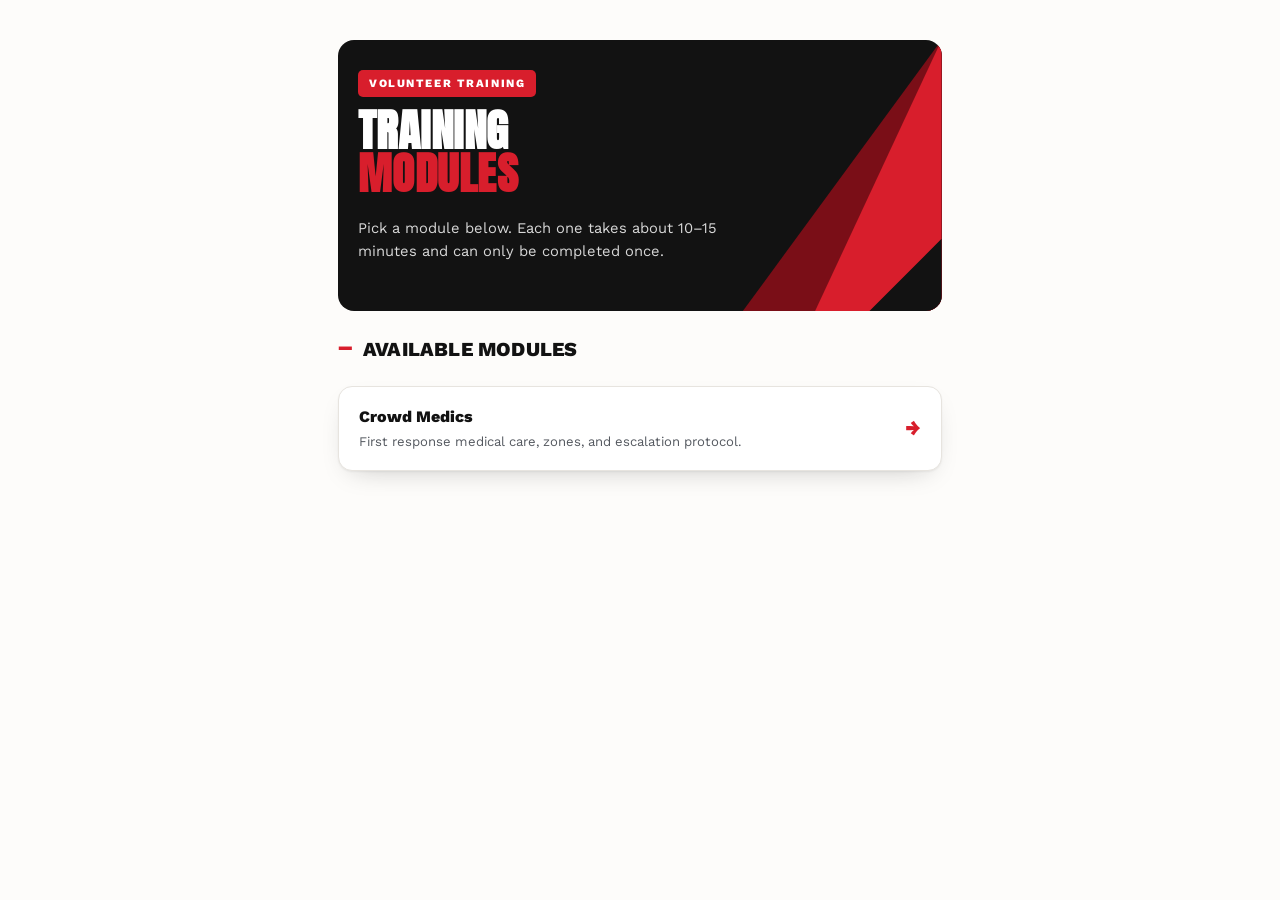
==== index.html @ 2848bae3 "Add files via upload" ====
<!doctype html>
<html lang="en">
<head>
<meta charset="utf-8">
<meta name="viewport" content="width=device-width, initial-scale=1">
<title>Volunteer Training Modules — NSPPD UK Prayer Conference 2026</title>
<link rel="stylesheet" href="assets/theme.css">
<style>
  body{ min-height:100vh; }
  .landing-wrap{ max-width:640px; margin:0 auto; padding:40px 18px 60px; }
  .train-list{ display:grid; gap:14px; margin-top:20px; }
  .train-card{
    display:flex; align-items:center; justify-content:space-between; gap:14px;
    background:var(--panel); border:1px solid var(--line); border-radius:14px;
    padding:18px 20px; text-decoration:none; color:var(--ink); box-shadow:var(--shadow);
  }
  .train-card:hover{ border-color:var(--red); }
  .train-card .tname{ font-weight:800; font-size:1rem; }
  .train-card .tdesc{ font-size:.82rem; color:var(--steel); margin-top:2px; }
  .train-card .arrow{ color:var(--red); font-size:1.3rem; font-weight:800; flex-shrink:0; }
  .train-card.soon{ opacity:.55; pointer-events:none; }
  .badge-soon{
    font-size:.65rem; font-weight:800; text-transform:uppercase; letter-spacing:.06em;
    background:var(--amber-bg); color:var(--amber); padding:3px 8px; border-radius:99px; margin-left:8px;
  }
</style>
</head>
<body>
  <div class="landing-wrap">
    <div class="hero">
      <div class="shard-corner" aria-hidden="true">
        <svg viewBox="0 0 400 300" preserveAspectRatio="xMaxYMin slice">
          <polygon points="400,0 400,300 180,300" fill="#7A0E17"/>
          <polygon points="400,0 400,300 260,300" fill="#D81E2C"/>
          <polygon points="400,0 400,220 320,300 400,300" fill="#121212"/>
        </svg>
      </div>
      <div class="hero-inner">
        <span class="eyebrow">Volunteer Training</span>
        <h1 class="disp">Training<br><span class="accent">Modules</span></h1>
        <p class="tag">Pick a module below. Each one takes about 10–15 minutes and can only be completed once.</p>
      </div>
    </div>

    <div class="sec-h"><span class="num">—</span><h2>Available Modules</h2></div>
    <div class="train-list">
      <a class="train-card" href="trainings/crowd-medics/">
        <div>
          <div class="tname">Crowd Medics</div>
          <div class="tdesc">First response medical care, zones, and escalation protocol.</div>
        </div>
        <div class="arrow">→</div>
      </a>

      <!-- Add future trainings here, following the same pattern:
      <a class="train-card" href="trainings/ushering/">
        <div>
          <div class="tname">Ushering</div>
          <div class="tdesc">Guest flow, seating, and hospitality standards.</div>
        </div>
        <div class="arrow">→</div>
      </a>
      -->
    </div>
  </div>
</body>
</html>
---- assets/theme.css ----
@import url('https://fonts.googleapis.com/css2?family=Anton&family=Work+Sans:wght@400;500;600;700;800&display=swap');

  :root{
    --ink:#121212;
    --red:#D81E2C;
    --red-deep:#7A0E17;
    --paper:#FDFCFA;
    --panel:#FFFFFF;
    --line:#E7E4DF;
    --vest:#5C9A0E;
    --vest-bg:#EFF7E2;
    --amber:#B4670A;
    --amber-bg:#FCF0DE;
    --steel:#54585F;
    --steel-soft:#83868C;
    --radius:14px;
    --shadow: 0 1px 2px rgba(18,18,18,.05), 0 10px 28px -14px rgba(18,18,18,.28);
  }

  *{box-sizing:border-box;}
  html{height:100%;}
  body{
    margin:0;
    min-height:100vh;
    min-height:100dvh;
    background:var(--paper);
    color:var(--ink);
    font-family:'Work Sans',-apple-system,BlinkMacSystemFont,sans-serif;
    line-height:1.55;
    -webkit-font-smoothing:antialiased;
  }
  .disp{
    font-family:'Anton',sans-serif;
    text-transform:uppercase;
    letter-spacing:.01em;
    line-height:.95;
  }
  h1,h2,h3{margin:0 0 .5em;}
  p{margin:0 0 1em;}
  a{color:var(--red-deep);}
  img{max-width:100%;display:block;}
  button{font-family:inherit;}

  :focus-visible{outline:3px solid var(--amber); outline-offset:2px;}

  .skip{
    position:absolute; left:-999px; top:0; background:var(--ink); color:#fff;
    padding:10px 16px; z-index:200; border-radius:0 0 8px 0;
  }
  .skip:focus{left:0;}

  .shard-corner{
    position:absolute; top:0; right:0; width:46%; height:100%;
    overflow:hidden; pointer-events:none;
  }
  .shard-corner svg{position:absolute; top:0; right:0; height:100%; width:auto;}

  /* ---------- app shell ---------- */
  .app{
    min-height:100vh; min-height:100dvh;
    display:flex; flex-direction:column;
  }
  .topbar{
    flex:0 0 auto;
    background:var(--ink); color:#fff;
    display:flex; align-items:center; gap:10px;
    padding:10px 16px;
  }
  .topbar .badge{
    width:30px;height:30px;border-radius:8px;
    background:var(--red);
    display:flex;align-items:center;justify-content:center;
    font-family:'Anton',sans-serif; font-size:15px; flex-shrink:0;
  }
  .topbar .ttl{font-weight:700; font-size:.9rem; letter-spacing:.02em;}
  .topbar .ttl small{display:block; font-weight:400; font-size:.68rem; color:#c9c9c9;}
  .topbar .slidecount{margin-left:auto; font-size:.72rem; color:#c9c9c9; font-weight:600; white-space:nowrap;}

  .progress-track{flex:0 0 auto; height:4px; background:#e7e4df;}
  .progress-fill{height:100%; background:var(--red); width:0%; transition:width .35s ease;}

  .stage{
    flex:1 1 auto; min-height:420px; position:relative; overflow:hidden;
  }
  .slide{
    position:absolute; inset:0; overflow-y:auto;
    opacity:0; visibility:hidden; transform:translateX(24px);
    transition:opacity .3s ease, transform .3s ease;
  }
  .slide.active{opacity:1; visibility:visible; transform:translateX(0);}
  .slide-inner{max-width:640px; margin:0 auto; padding:26px 18px 100px;}
  .slide-inner.narrow{max-width:520px;}

  .navbar{
    flex:0 0 auto; display:flex; gap:10px; align-items:center; justify-content:space-between;
    padding:12px 16px; background:var(--panel); border-top:1px solid var(--line);
    position:sticky; bottom:0; z-index:50;
  }
  .navbar .dots{display:flex; gap:5px; flex-wrap:wrap; max-width:40%; justify-content:center;}
  .navbar .dot{width:6px; height:6px; border-radius:50%; background:var(--line);}
  .navbar .dot.on{background:var(--red);}
  .btn{
    appearance:none; border:none; cursor:pointer; border-radius:99px;
    font-weight:800; font-size:.85rem; padding:12px 20px; letter-spacing:.01em;
    display:inline-flex; align-items:center; gap:6px;
  }
  .btn.primary{background:var(--red); color:#fff;}
  .btn.primary:disabled{background:#e7b3b7; cursor:not-allowed;}
  .btn.ghost{background:transparent; color:var(--ink); border:1.5px solid var(--line);}
  .btn.ghost:hover{border-color:var(--ink);}
  .btn.dark{background:var(--ink); color:#fff;}
  .btn.block{width:100%; justify-content:center;}
  .btn.sm{padding:9px 14px; font-size:.78rem;}

  /* ---------- hero-style headers within slides ---------- */
  .hero{
    position:relative; background:var(--ink); color:#fff;
    padding:30px 20px 34px; overflow:hidden; border-radius:16px; margin-bottom:22px;
  }
  .hero-inner{position:relative; z-index:2;}
  .eyebrow{
    display:inline-block; font-size:.7rem; font-weight:800; letter-spacing:.14em;
    text-transform:uppercase; color:#fff; background:var(--red);
    padding:5px 11px; border-radius:5px; margin-bottom:12px;
  }
  .hero h1{font-size:clamp(2rem,10vw,2.8rem); color:#fff;}
  .hero h1 .accent{color:var(--red);}
  .hero .tag{color:#d8d8d8; font-size:.92rem; max-width:46ch; margin-top:8px;}
  .hero .motto{
    margin-top:16px; font-size:.8rem; font-weight:700; letter-spacing:.04em;
    color:#fff; display:flex; align-items:center; gap:8px; flex-wrap:wrap; margin-bottom:0;
  }
  .hero .motto span.hl{color:var(--red);}

  /* section header */
  .sec-h{display:flex; align-items:baseline; gap:10px; margin-bottom:14px;}
  .sec-h .num{
    font-family:'Anton',sans-serif; font-size:1.6rem; color:var(--red);
    line-height:1;
  }
  .sec-h h2{font-size:1.24rem; font-family:'Work Sans',sans-serif; font-weight:800; text-transform:uppercase; letter-spacing:.01em; margin:0;}

  details.card{
    background:var(--panel); border:1px solid var(--line); border-radius:var(--radius);
    margin-bottom:12px; box-shadow:var(--shadow); overflow:hidden;
  }
  details.card[open] summary{border-bottom:1px solid var(--line);}
  details.card summary{
    list-style:none; cursor:pointer; padding:15px 17px;
    font-weight:700; font-size:.98rem; display:flex; align-items:center; gap:12px;
    justify-content:space-between;
  }
  details.card summary::-webkit-details-marker{display:none;}
  details.card summary .plus{
    flex-shrink:0; width:24px; height:24px; border-radius:50%;
    background:var(--red); color:#fff; display:flex; align-items:center; justify-content:center;
    font-size:1.05rem; font-weight:800; transition:transform .2s ease;
  }
  details.card[open] summary .plus{transform:rotate(45deg);}
  details.card .body{padding:15px 17px 18px;}

  ul.check{list-style:none; margin:0; padding:0;}
  ul.check li{
    display:flex; gap:10px; align-items:flex-start;
    padding:9px 0; border-bottom:1px dashed var(--line); font-size:.93rem;
  }
  ul.check li:last-child{border-bottom:none;}
  ul.check li::before{
    content:"✓"; flex-shrink:0; width:22px; height:22px; border-radius:50%;
    background:var(--vest-bg); color:var(--vest); font-size:.76rem; font-weight:800;
    display:flex; align-items:center; justify-content:center; margin-top:1px;
  }

  ul.flags{list-style:none; margin:0; padding:0; display:grid; gap:8px;}
  ul.flags li{
    display:flex; gap:10px; align-items:flex-start;
    background:#FCEEEF; border-left:4px solid var(--red); border-radius:6px;
    padding:9px 12px; font-size:.91rem; font-weight:600;
  }

  .callout{border-radius:10px; padding:14px 16px; margin:14px 0; font-size:.91rem;}
  .callout.note{background:var(--vest-bg); border:1px solid #d6e9bd;}
  .callout.warn{background:var(--amber-bg); border:1px solid #f0d5a8;}
  .callout h4{margin:0 0 6px; font-size:.82rem; text-transform:uppercase; letter-spacing:.04em;}
  .callout p{margin:0;}

  table.data{width:100%; border-collapse:collapse; font-size:.84rem; margin:6px 0 4px;}
  table.data th{
    background:var(--ink); color:#fff; text-align:left; padding:8px 9px;
    font-size:.66rem; text-transform:uppercase; letter-spacing:.04em;
  }
  table.data td{padding:8px 9px; border-bottom:1px solid var(--line);}
  table.data tr:last-child td{border-bottom:none; font-weight:700; background:#faf8f5;}
  .table-scroll{overflow-x:auto; -webkit-overflow-scrolling:touch;}

  .flow{display:grid; gap:10px; margin:6px 0 4px;}
  .flow-step{
    background:var(--panel); border:1px solid var(--line); border-radius:10px;
    padding:12px 14px; position:relative;
  }
  .flow-step .fnum{
    display:inline-flex; align-items:center; justify-content:center;
    width:24px; height:24px; border-radius:50%; background:var(--ink); color:#fff;
    font-size:.74rem; font-weight:800; margin-right:8px; flex-shrink:0;
  }
  .flow-step .ftitle{font-weight:800; font-size:.9rem;}
  .flow-step p{margin:6px 0 0 32px; font-size:.87rem; color:var(--steel);}
  .flow-arrow{display:flex; justify-content:center; color:var(--steel-soft); font-size:1.05rem;}
  .flow-branch{display:grid; grid-template-columns:1fr; gap:10px;}
  @media(min-width:480px){ .flow-branch{grid-template-columns:1fr 1fr;} }
  .flow-branch .flow-step.no{border-color:#c9e4a4; background:var(--vest-bg);}
  .flow-branch .flow-step.no .fnum{background:var(--vest);}
  .flow-branch .flow-step.yes{border-color:#f0c8cc; background:#FCEEEF;}
  .flow-branch .flow-step.yes .fnum{background:var(--red);}
  .branch-label{
    font-size:.66rem; font-weight:800; text-transform:uppercase; letter-spacing:.05em;
    margin-bottom:4px; display:block;
  }
  .flow-branch .no .branch-label{color:var(--vest);}
  .flow-branch .yes .branch-label{color:var(--red);}

  .protocol{display:grid; gap:10px;}
  .protocol-step{
    display:flex; gap:12px; align-items:flex-start;
    background:var(--panel); border:1px solid var(--line); border-radius:10px; padding:12px 14px;
  }
  .protocol-step .pnum{
    flex-shrink:0; width:32px; height:32px; border-radius:50%;
    background:var(--ink); color:#fff; font-family:'Anton',sans-serif;
    display:flex; align-items:center; justify-content:center; font-size:.92rem;
  }
  .protocol-step:nth-child(1) .pnum{background:#1B2A4A;}
  .protocol-step:nth-child(2) .pnum{background:var(--vest);}
  .protocol-step:nth-child(3) .pnum{background:#2E6FB7;}
  .protocol-step:nth-child(4) .pnum{background:var(--red);}
  .protocol-step:nth-child(5) .pnum{background:#6B4FA0;}
  .protocol-step:nth-child(6) .pnum{background:var(--amber);}
  .protocol-step .ptitle{font-weight:800; font-size:.9rem; margin-bottom:2px;}
  .protocol-step p{margin:0; font-size:.87rem; color:var(--steel);}

  .reminder{
    background:var(--ink); color:#fff; border-radius:16px; padding:24px 20px; margin-top:6px;
    position:relative; overflow:hidden;
  }
  .reminder .shard-corner svg{opacity:.5;}
  .reminder h2{color:#fff; font-family:'Anton',sans-serif; font-size:1.5rem; position:relative; z-index:2;}
  .reminder ul{list-style:none; margin:14px 0 0; padding:0; position:relative; z-index:2;}
  .reminder li{
    padding:9px 0; border-bottom:1px solid rgba(255,255,255,.14); font-weight:600; font-size:.92rem;
    display:flex; gap:10px;
  }
  .reminder li:last-child{border-bottom:none;}
  .reminder li::before{content:"›"; color:var(--red); font-weight:800; font-size:1.1rem;}

  /* ---------- form ---------- */
  .field{margin-bottom:16px;}
  .field label{display:block; font-weight:700; font-size:.85rem; margin-bottom:6px;}
  .field .req{color:var(--red);}
  .field input{
    width:100%; padding:13px 14px; border-radius:10px; border:1.5px solid var(--line);
    font-size:.95rem; font-family:inherit; background:#fff; color:var(--ink);
  }
  .field input:focus{border-color:var(--red);}
  .field .hint{font-size:.76rem; color:var(--steel-soft); margin-top:4px;}
  .field.err input{border-color:var(--red);}
  .field .errmsg{font-size:.76rem; color:var(--red); margin-top:4px; display:none; font-weight:600;}
  .field.err .errmsg{display:block;}
  .status-box{
    border-radius:10px; padding:12px 14px; font-size:.86rem; font-weight:600; margin-bottom:16px; display:none;
  }
  .status-box.show{display:block;}
  .status-box.info{background:var(--amber-bg); border:1px solid #f0d5a8; color:#7a4a08;}
  .status-box.bad{background:#FCEEEF; border:1px solid #f0c8cc; color:var(--red-deep);}
  .status-box.good{background:var(--vest-bg); border:1px solid #d6e9bd; color:#3c6608;}

  /* ---------- checkpoint ---------- */
  .checkpoint-card{
    background:var(--panel); border:1px solid var(--line); border-radius:16px; padding:26px 22px;
    box-shadow:var(--shadow); text-align:center;
  }
  .checkpoint-card .icon{
    width:56px; height:56px; border-radius:50%; background:var(--vest-bg); color:var(--vest);
    display:flex; align-items:center; justify-content:center; margin:0 auto 14px; font-size:1.5rem;
  }
  .checkpoint-card h2{font-size:1.2rem; font-weight:800; text-transform:uppercase;}
  .checkpoint-card p{color:var(--steel); font-size:.92rem;}
  .checkpoint-actions{display:grid; gap:10px; margin-top:18px;}

  /* ---------- quiz ---------- */
  .quiz-progress{display:flex; align-items:center; justify-content:space-between; margin-bottom:14px;}
  .quiz-progress .qlabel{font-size:.72rem; font-weight:800; letter-spacing:.08em; text-transform:uppercase; color:var(--steel-soft);}
  .qcard{
    background:var(--panel); border:1px solid var(--line); border-radius:16px; padding:20px 18px;
    box-shadow:var(--shadow);
  }
  .qcard .qtext{font-size:1.05rem; font-weight:800; margin-bottom:16px; line-height:1.35;}
  .opt{
    display:flex; align-items:flex-start; gap:12px; padding:13px 14px; border-radius:10px;
    border:1.5px solid var(--line); margin-bottom:9px; cursor:pointer; font-size:.92rem; font-weight:600;
    transition:border-color .15s ease, background .15s ease;
  }
  .opt:hover{border-color:var(--steel-soft);}
  .opt .bullet{
    flex-shrink:0; width:20px; height:20px; border-radius:50%; border:2px solid var(--line);
    margin-top:1px; position:relative;
  }
  .opt.selected{border-color:var(--red); background:#FCEEEF;}
  .opt.selected .bullet{border-color:var(--red);}
  .opt.selected .bullet::after{
    content:""; position:absolute; inset:3px; border-radius:50%; background:var(--red);
  }
  .opt input{position:absolute; opacity:0; pointer-events:none;}

  /* ---------- results / thank you ---------- */
  .score-hero{
    background:var(--ink); color:#fff; border-radius:16px; padding:30px 22px; text-align:center; position:relative; overflow:hidden;
  }
  .score-hero .num{font-family:'Anton',sans-serif; font-size:3.4rem; color:var(--red); position:relative; z-index:2;}
  .score-hero p{color:#d8d8d8; position:relative; z-index:2; margin-bottom:0;}
  .thanks-card{
    background:var(--red); color:#fff; border-radius:16px; padding:30px 22px; margin-top:18px; text-align:center;
  }
  .thanks-card h2{color:#fff; font-family:'Anton',sans-serif; font-size:1.6rem;}
  .thanks-card p{color:#ffe1e3; font-size:.92rem; max-width:44ch; margin:0 auto 6px;}
  .portal-note{
    background:#fff; border:1px solid var(--line); border-radius:14px; padding:18px 18px; margin-top:16px;
  }
  .portal-note h4{margin:0 0 8px; font-size:.86rem; text-transform:uppercase; letter-spacing:.04em; color:var(--red-deep);}
  .spin{
    width:34px; height:34px; border-radius:50%; border:3px solid var(--line); border-top-color:var(--red);
    animation:sp 0.8s linear infinite; margin:0 auto;
  }
  @keyframes sp{to{transform:rotate(360deg);}}

  @media (prefers-reduced-motion: reduce){ .slide{transition:none;} .spin{animation:none;} }
  @media (min-width:720px){ .navbar .dots{display:flex;} }
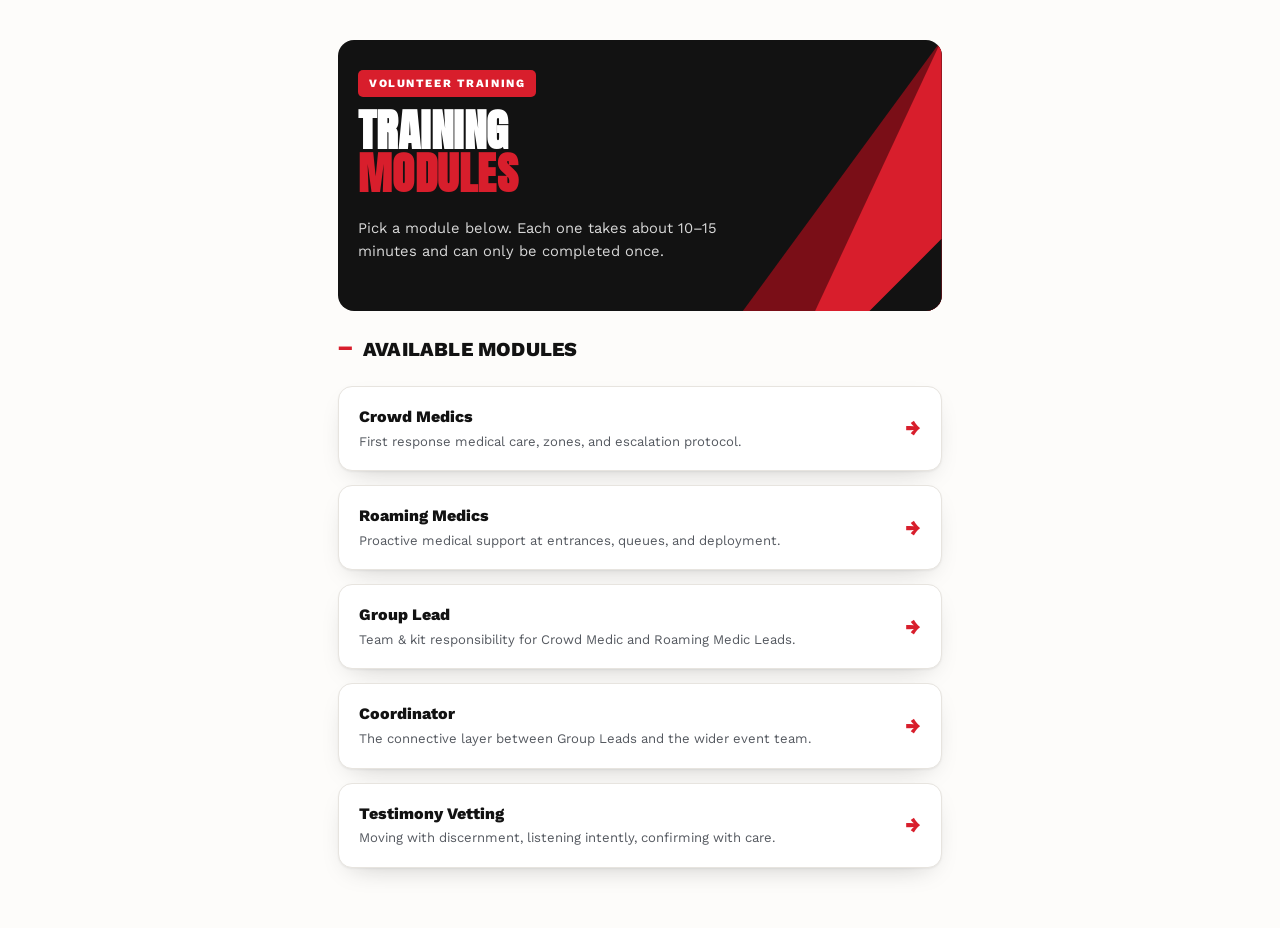
==== commit 250b2b2a: "Add files via upload" ====
--- a/index.html
+++ b/index.html
@@ -44,7 +44,7 @@
 
     <div class="sec-h"><span class="num">—</span><h2>Available Modules</h2></div>
     <div class="train-list">
-      <a class="train-card" href="trainings/crowd-medics/">
+      <a class="train-card" href="crowd-medics/">
         <div>
           <div class="tname">Crowd Medics</div>
           <div class="tdesc">First response medical care, zones, and escalation protocol.</div>
@@ -52,8 +52,40 @@
         <div class="arrow">→</div>
       </a>
 
+      <a class="train-card" href="roaming-medics/">
+        <div>
+          <div class="tname">Roaming Medics</div>
+          <div class="tdesc">Proactive medical support at entrances, queues, and deployment.</div>
+        </div>
+        <div class="arrow">→</div>
+      </a>
+
+      <a class="train-card" href="group-lead/">
+        <div>
+          <div class="tname">Group Lead</div>
+          <div class="tdesc">Team &amp; kit responsibility for Crowd Medic and Roaming Medic Leads.</div>
+        </div>
+        <div class="arrow">→</div>
+      </a>
+
+      <a class="train-card" href="coordinator/">
+        <div>
+          <div class="tname">Coordinator</div>
+          <div class="tdesc">The connective layer between Group Leads and the wider event team.</div>
+        </div>
+        <div class="arrow">→</div>
+      </a>
+
+      <a class="train-card" href="testimony-vetting/">
+        <div>
+          <div class="tname">Testimony Vetting</div>
+          <div class="tdesc">Moving with discernment, listening intently, confirming with care.</div>
+        </div>
+        <div class="arrow">→</div>
+      </a>
+
       <!-- Add future trainings here, following the same pattern:
-      <a class="train-card" href="trainings/ushering/">
+      <a class="train-card" href="ushering/">
         <div>
           <div class="tname">Ushering</div>
           <div class="tdesc">Guest flow, seating, and hospitality standards.</div>
--- a/assets/theme.css
+++ b/assets/theme.css
@@ -235,6 +235,7 @@
   .protocol-step:nth-child(4) .pnum{background:var(--red);}
   .protocol-step:nth-child(5) .pnum{background:#6B4FA0;}
   .protocol-step:nth-child(6) .pnum{background:var(--amber);}
+  .protocol-step:nth-child(7) .pnum{background:#0F7B6C;}
   .protocol-step .ptitle{font-weight:800; font-size:.9rem; margin-bottom:2px;}
   .protocol-step p{margin:0; font-size:.87rem; color:var(--steel);}
 
